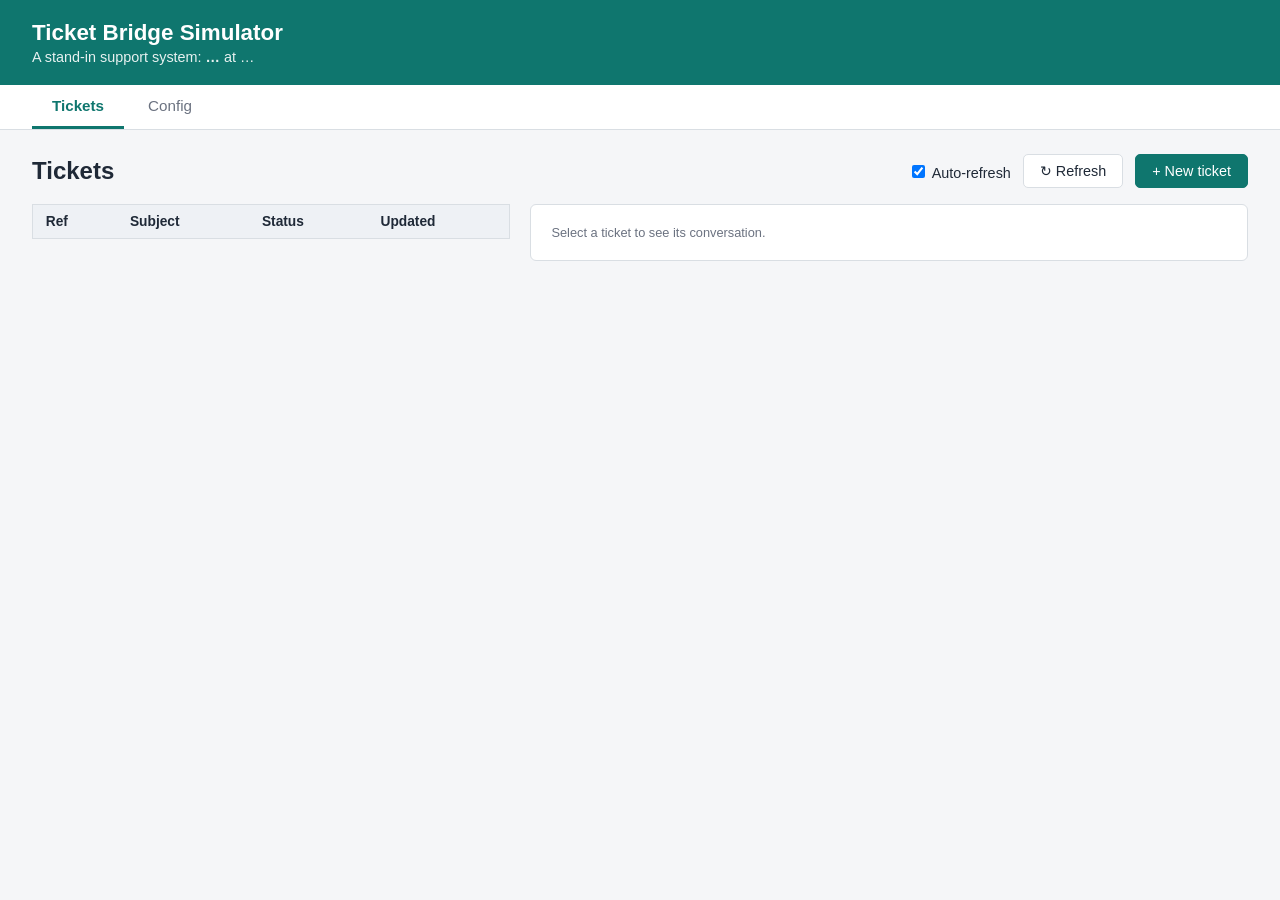
==== simulator/sim/static/index.html @ bb8fe07d "Add simulator: a stand-in external system with a UI simulator/ is a small FastAPI app plus a vanilla" ====
<!DOCTYPE html>
<!--
    Ticket Bridge Simulator - a stand-in external support system.
    Tickets: open tickets through the bridge, see what it delivers, reply.
    Config: bridge URL, this system's API key, webhook auth. See
    simulator/README.md.
-->
<html lang="en">
<head>
    <meta charset="UTF-8">
    <meta name="viewport" content="width=device-width, initial-scale=1.0">
    <title>Ticket Bridge Simulator</title>
    <link rel="icon" href="data:image/svg+xml,%3Csvg xmlns='http://www.w3.org/2000/svg' viewBox='0 0 16 16'%3E%3Crect width='16' height='16' rx='3' fill='%230f766e'/%3E%3Cpath d='M4 5h8M4 8h8M4 11h5' stroke='white' stroke-width='1.5'/%3E%3C/svg%3E">
    <link rel="stylesheet" href="style.css">
</head>
<body>
    <header>
        <h1>Ticket Bridge Simulator</h1>
        <p class="subtitle">A stand-in support system: <strong id="header-system">…</strong> at <span id="header-bridge">…</span></p>
    </header>

    <nav class="tabs">
        <button class="tab-btn active" data-tab="tickets">Tickets</button>
        <button class="tab-btn" data-tab="config">Config</button>
    </nav>

    <main>
        <!-- ================= TICKETS ================= -->
        <section id="tab-tickets" class="tab-panel active">
            <div class="panel-header">
                <h2>Tickets</h2>
                <div class="panel-actions">
                    <label class="checkbox"><input type="checkbox" id="auto-refresh" checked> Auto-refresh</label>
                    <button type="button" id="btn-refresh" class="btn-secondary">↻ Refresh</button>
                    <button type="button" id="btn-new-ticket" class="btn-primary">+ New ticket</button>
                </div>
            </div>

            <div class="split">
                <div class="ticket-list">
                    <table id="table-tickets">
                        <thead><tr><th>Ref</th><th>Subject</th><th>Status</th><th>Updated</th></tr></thead>
                        <tbody></tbody>
                    </table>
                    <p id="tickets-empty" class="hint" hidden>
                        No tickets yet. Open one with "+ New ticket", or open one from another
                        system on a topic this system subscribes to.
                    </p>
                </div>

                <div id="ticket-detail" class="ticket-detail">
                    <p class="hint">Select a ticket to see its conversation.</p>
                </div>
            </div>
        </section>

        <!-- ================= CONFIG ================= -->
        <section id="tab-config" class="tab-panel">
            <div class="panel-header"><h2>Config</h2></div>
            <form id="form-config" class="card">
                <h3>Connection to the bridge</h3>
                <label>Bridge URL (including any path prefix)
                    <input type="url" name="bridge_url" required placeholder="http://localhost:8080">
                </label>
                <label>System code (as registered in the bridge - shown on messages you send)
                    <input type="text" name="system_code" placeholder="e.g. simulator">
                </label>
                <label>API key (the inbound key the bridge generated for this system)
                    <input type="password" name="api_key" autocomplete="off">
                </label>
                <div class="row">
                    <button type="button" id="btn-test" class="btn-secondary">Test saved connection</button>
                    <span id="test-result" class="hint" aria-live="polite"></span>
                </div>

                <h3>Tickets</h3>
                <label>Ticket ref prefix (this system's own ticket IDs, e.g. SIM-0001)
                    <input type="text" name="ref_prefix" required>
                </label>
                <label>Default topic for new tickets
                    <input type="text" name="default_topic" placeholder="e.g. PATIENT_ADMIN">
                </label>

                <h3>Webhook (bridge → this system)</h3>
                <p class="hint">
                    Set the system's <strong>Base URL</strong> in the bridge to
                    <code id="webhook-url"></code> - or, under docker compose,
                    <code>http://simulator:8090/webhook</code>.
                </p>
                <label>Expected auth header
                    <input type="text" name="inbound_header" placeholder="X-API-Key">
                </label>
                <label>Expected header value (optional - leave empty to accept unauthenticated deliveries)
                    <input type="password" name="inbound_secret" autocomplete="off">
                </label>
                <p class="hint">
                    Must match exactly what the bridge sends: its value prefix (e.g. "Bearer ")
                    followed by the secret its <code>secret_ref</code> resolves to.
                </p>
                <label class="checkbox" id="clear-inbound-secret-field" hidden>
                    <input type="checkbox" name="clear_inbound_secret"> Clear stored header value
                </label>

                <div class="row">
                    <button type="submit" class="btn-primary">Save</button>
                    <span id="config-saved" class="hint" aria-live="polite"></span>
                </div>
            </form>
        </section>
    </main>

    <dialog id="dialog-new-ticket">
        <form id="form-new-ticket">
            <h3>New ticket</h3>
            <label>Topic
                <input type="text" name="topic_code" required placeholder="e.g. PATIENT_ADMIN">
            </label>
            <label>Subject
                <input type="text" name="subject" required>
            </label>
            <label>Status
                <select name="status" class="status-select"></select>
            </label>
            <label>Note (sent as metadata.note)
                <textarea name="note" rows="3"></textarea>
            </label>
            <label>Extra metadata (optional JSON object)
                <textarea name="metadata" rows="3" placeholder='{"insurance_number": "INS-2298104"}'></textarea>
            </label>
            <p class="form-error" hidden></p>
            <div class="dialog-actions">
                <button type="button" class="btn-secondary" id="btn-cancel-new-ticket">Cancel</button>
                <button type="submit" class="btn-primary">Send to bridge</button>
            </div>
        </form>
    </dialog>

    <template id="tpl-detail">
        <div class="detail-header">
            <div>
                <h3 class="detail-title"></h3>
                <p class="detail-meta"></p>
            </div>
            <span class="badge detail-status"></span>
        </div>
        <p class="hint warning detail-unlinked" hidden>
            Not linked yet: the bridge doesn't know this ticket's ref until you reply,
            so it keeps delivering updates as <code>ticket.created</code>.
        </p>
        <ol class="timeline"></ol>
        <form class="reply-form">
            <h4>Reply</h4>
            <div class="row">
                <label>Status <select name="status" class="status-select"></select></label>
            </div>
            <label>Note
                <textarea name="note" rows="2"></textarea>
            </label>
            <label>Extra metadata (optional JSON object)
                <textarea name="metadata" rows="2"></textarea>
            </label>
            <p class="form-error" hidden></p>
            <div class="dialog-actions">
                <button type="submit" class="btn-primary">Send reply</button>
            </div>
        </form>
    </template>

    <script src="app.js"></script>
</body>
</html>
---- simulator/sim/static/style.css ----
/*
  style.css
  ---------
  Same minimal look as the bridge's admin panel, with a teal accent
  instead of blue so the two are easy to tell apart side by side.
*/

:root {
    --color-primary: #0f766e;
    --color-background: #f5f6f8;
    --color-surface: #ffffff;
    --color-text: #1f2937;
    --color-muted: #6b7280;
    --color-border: #d9dee3;
    --color-soft: #eef1f5;
    --color-error: #b3261e;
    --color-warning: #92600a;
    --color-in: #eff6ff;
    --color-out: #ecfdf5;
}

* { box-sizing: border-box; }

/* Components below set display: flex; keep the hidden attribute authoritative. */
[hidden] { display: none !important; }

body {
    margin: 0;
    font-family: -apple-system, "Segoe UI", Roboto, Helvetica, Arial, sans-serif;
    background: var(--color-background);
    color: var(--color-text);
}

header { background: var(--color-primary); color: white; padding: 1.25rem 2rem; }
header h1 { margin: 0; font-size: 1.4rem; }
.subtitle { margin: 0.2rem 0 0; opacity: 0.9; font-size: 0.9rem; overflow-wrap: anywhere; }

.tabs {
    display: flex;
    gap: 0.25rem;
    padding: 0 2rem;
    background: var(--color-surface);
    border-bottom: 1px solid var(--color-border);
}
.tab-btn {
    padding: 0.75rem 1.25rem;
    border: none;
    background: none;
    cursor: pointer;
    font-size: 0.95rem;
    color: var(--color-muted);
    border-bottom: 3px solid transparent;
}
.tab-btn.active { color: var(--color-primary); border-bottom-color: var(--color-primary); font-weight: 600; }

main { padding: 1.5rem 2rem; max-width: 1280px; margin: 0 auto; }
.tab-panel { display: none; }
.tab-panel.active { display: block; }

.panel-header {
    display: flex;
    justify-content: space-between;
    align-items: center;
    flex-wrap: wrap;
    gap: 0.75rem;
    margin-bottom: 1rem;
}
.panel-header h2 { margin: 0; }
.panel-actions, .row { display: flex; align-items: center; flex-wrap: wrap; gap: 0.75rem; font-size: 0.9rem; }

button { font: inherit; }
.btn-primary, .btn-secondary {
    padding: 0.5rem 1rem;
    border-radius: 5px;
    cursor: pointer;
    font-size: 0.9rem;
}
.btn-primary { background: var(--color-primary); color: white; border: 1px solid var(--color-primary); }
.btn-primary:hover { opacity: 0.92; }
.btn-secondary { background: var(--color-surface); color: var(--color-text); border: 1px solid var(--color-border); }
.btn-secondary:hover { background: var(--color-soft); }
button:disabled { opacity: 0.5; cursor: progress; }

/* Tickets: list on the left, conversation on the right. Stacks on narrow screens. */
.split { display: grid; grid-template-columns: minmax(0, 2fr) minmax(0, 3fr); gap: 1.25rem; align-items: start; }
@media (max-width: 900px) { .split { grid-template-columns: minmax(0, 1fr); } }

table {
    width: 100%;
    border-collapse: collapse;
    background: var(--color-surface);
    border: 1px solid var(--color-border);
}
th, td {
    text-align: left;
    padding: 0.55rem 0.8rem;
    border-bottom: 1px solid var(--color-border);
    font-size: 0.86rem;
    vertical-align: top;
    overflow-wrap: anywhere;
}
th { background: var(--color-soft); font-weight: 600; }
td:first-child, td:last-child { white-space: nowrap; overflow-wrap: normal; }
#table-tickets tbody tr { cursor: pointer; }
#table-tickets tbody tr:hover { background: #f8fafc; }
#table-tickets tbody tr.selected { background: #e6f4f2; }
.dot { display: inline-block; width: 0.5rem; height: 0.5rem; border-radius: 50%; background: var(--color-primary); margin-left: 0.35rem; vertical-align: middle; }

.ticket-detail, .card {
    background: var(--color-surface);
    border: 1px solid var(--color-border);
    border-radius: 6px;
    padding: 1.25rem;
}
.detail-header { display: flex; justify-content: space-between; gap: 1rem; align-items: start; }
.detail-title { margin: 0; font-size: 1.05rem; overflow-wrap: anywhere; }
.detail-meta { margin: 0.3rem 0 0; font-size: 0.8rem; color: var(--color-muted); overflow-wrap: anywhere; }

.badge {
    display: inline-block;
    padding: 0.15rem 0.6rem;
    border-radius: 999px;
    font-size: 0.78rem;
    font-weight: 600;
    background: var(--color-soft);
    white-space: nowrap;
}
.badge.new { background: #e0f2fe; color: #075985; }
.badge.in_progress { background: #fef3c7; color: #92400e; }
.badge.waiting_third_party { background: #ede9fe; color: #5b21b6; }
.badge.resolved { background: #dcfce7; color: #166534; }
.badge.closed { background: #e5e7eb; color: #374151; }

.timeline { list-style: none; margin: 1rem 0; padding: 0; display: flex; flex-direction: column; gap: 0.6rem; }
.timeline li {
    border: 1px solid var(--color-border);
    border-radius: 6px;
    padding: 0.6rem 0.8rem;
    font-size: 0.86rem;
    max-width: 90%;
}
.timeline li.in { background: var(--color-in); align-self: flex-start; }
.timeline li.out { background: var(--color-out); align-self: flex-end; }
.timeline .msg-head { display: flex; gap: 0.5rem; align-items: center; flex-wrap: wrap; font-size: 0.78rem; color: var(--color-muted); }
.timeline .msg-note { margin: 0.4rem 0 0; white-space: pre-wrap; overflow-wrap: anywhere; }
.timeline pre {
    margin: 0.4rem 0 0;
    padding: 0.4rem 0.5rem;
    background: rgba(255, 255, 255, 0.7);
    border-radius: 4px;
    font-size: 0.78rem;
    white-space: pre-wrap;
    overflow-wrap: anywhere;
}

form { display: flex; flex-direction: column; gap: 0.8rem; }
form h3 { margin: 0.5rem 0 0; font-size: 1rem; }
form h3:first-child { margin-top: 0; }
form h4 { margin: 0; font-size: 0.95rem; }
form label { display: flex; flex-direction: column; font-size: 0.85rem; gap: 0.25rem; color: #4b5563; }
.row label { flex-direction: row; align-items: center; gap: 0.5rem; }
label.checkbox { flex-direction: row; align-items: center; gap: 0.4rem; }
input, select, textarea {
    padding: 0.45rem 0.6rem;
    border: 1px solid var(--color-border);
    border-radius: 4px;
    font-size: 0.88rem;
    font-family: inherit;
    background: var(--color-surface);
    color: inherit;
}
input[type="checkbox"] { padding: 0; }
.reply-form { border-top: 1px solid var(--color-border); padding-top: 1rem; }
.card { max-width: 720px; }

.hint { margin: 0; font-size: 0.8rem; color: var(--color-muted); }
.hint.warning { color: var(--color-warning); }
.hint.ok { color: #166534; }
.form-error { margin: 0; font-size: 0.85rem; color: var(--color-error); overflow-wrap: anywhere; }
code { background: var(--color-soft); padding: 0.1rem 0.35rem; border-radius: 3px; font-size: 0.82rem; overflow-wrap: anywhere; }

dialog { border: none; border-radius: 8px; padding: 1.5rem; width: 520px; max-width: calc(100vw - 32px); }
dialog::backdrop { background: rgba(0, 0, 0, 0.4); }
.dialog-actions { display: flex; justify-content: flex-end; gap: 0.6rem; }

@media (max-width: 600px) {
    header, main { padding-left: 16px; padding-right: 16px; }
    .tabs { padding: 0 8px; }
    /* Ref and Updated never wrap, which would squeeze Subject to one
       letter per line - drop Updated (the timeline shows times anyway). */
    #table-tickets th:nth-child(4), #table-tickets td:nth-child(4) { display: none; }
}
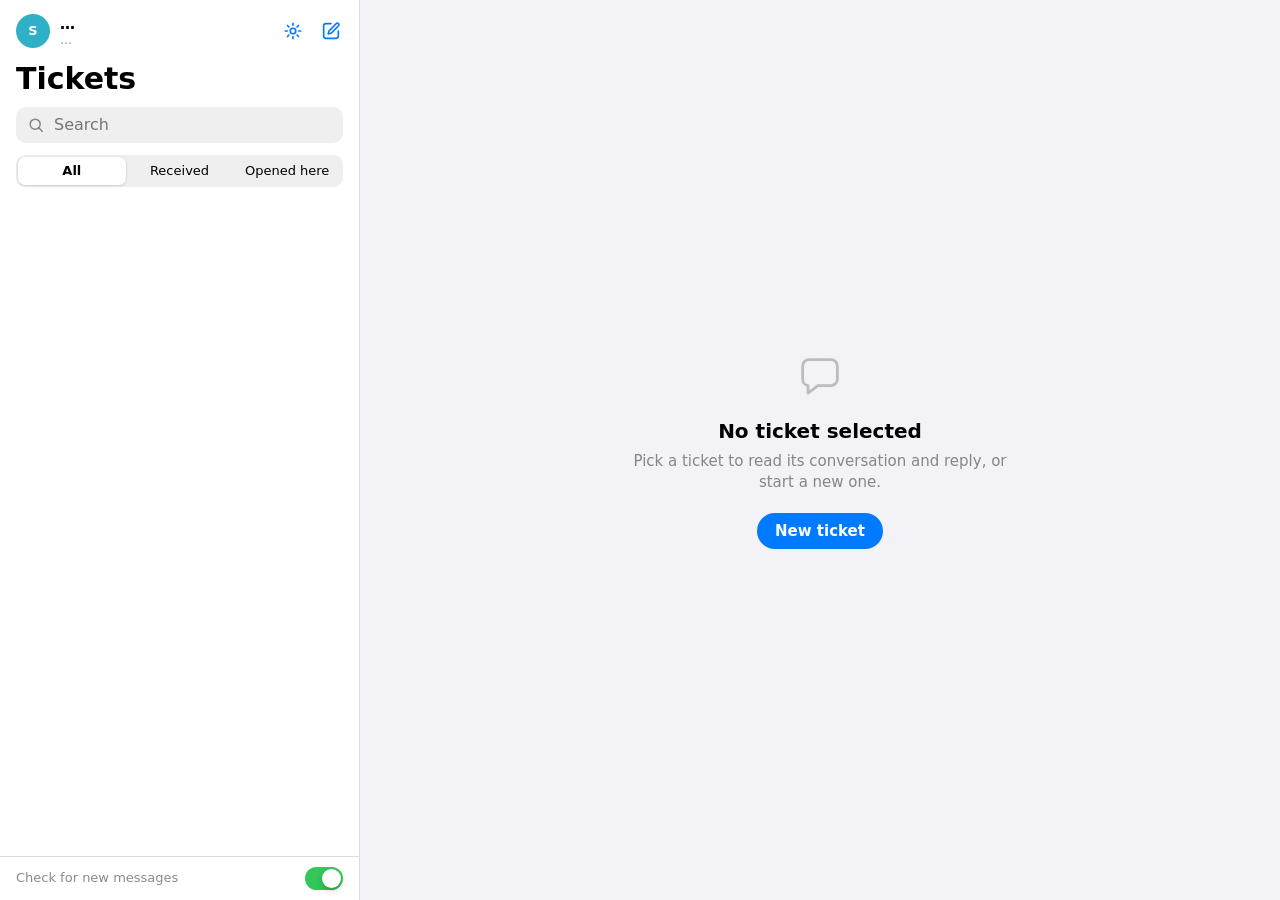
==== commit ddc48905: "Integration tests at 99% coverage, simulator redesign, README screenshots Tests: coverage was 32% - " ====
--- a/simulator/sim/static/index.html
+++ b/simulator/sim/static/index.html
@@ -1,170 +1,257 @@
 <!DOCTYPE html>
 <!--
     Ticket Bridge Simulator - a stand-in external support system.
-    Tickets: open tickets through the bridge, see what it delivers, reply.
-    Config: bridge URL, this system's API key, webhook auth. See
-    simulator/README.md.
+
+    Laid out like Messages / Mail: tickets on the left, the selected
+    ticket's conversation on the right (its own messages as blue bubbles on
+    the right, what the bridge delivered on the left), with a composer at
+    the bottom to reply. On a phone the list and the conversation are two
+    screens. Settings and "New ticket" are sheets. Hash routes
+    (#/tickets/<id>, #/settings) so reload and Back keep your place.
+
+    Talks only to the simulator's own API (api/...). See simulator/README.md.
 -->
 <html lang="en">
 <head>
     <meta charset="UTF-8">
-    <meta name="viewport" content="width=device-width, initial-scale=1.0">
-    <title>Ticket Bridge Simulator</title>
-    <link rel="icon" href="data:image/svg+xml,%3Csvg xmlns='http://www.w3.org/2000/svg' viewBox='0 0 16 16'%3E%3Crect width='16' height='16' rx='3' fill='%230f766e'/%3E%3Cpath d='M4 5h8M4 8h8M4 11h5' stroke='white' stroke-width='1.5'/%3E%3C/svg%3E">
+    <meta name="viewport" content="width=device-width, initial-scale=1.0, viewport-fit=cover">
+    <meta name="color-scheme" content="light dark">
+    <title>Simulator – Ticket Bridge</title>
+    <link rel="icon" href="data:image/svg+xml,%3Csvg xmlns='http://www.w3.org/2000/svg' viewBox='0 0 64 64'%3E%3Crect width='64' height='64' rx='14' fill='%2330b0c7'/%3E%3Cpath d='M16 22a6 6 0 0 1 6-6h20a6 6 0 0 1 6 6v12a6 6 0 0 1-6 6H28l-8 7v-7.5A6 6 0 0 1 16 34z' fill='white'/%3E%3C/svg%3E">
     <link rel="stylesheet" href="style.css">
 </head>
 <body>
-    <header>
-        <h1>Ticket Bridge Simulator</h1>
-        <p class="subtitle">A stand-in support system: <strong id="header-system">…</strong> at <span id="header-bridge">…</span></p>
-    </header>
-
-    <nav class="tabs">
-        <button class="tab-btn active" data-tab="tickets">Tickets</button>
-        <button class="tab-btn" data-tab="config">Config</button>
-    </nav>
-
-    <main>
-        <!-- ================= TICKETS ================= -->
-        <section id="tab-tickets" class="tab-panel active">
-            <div class="panel-header">
-                <h2>Tickets</h2>
-                <div class="panel-actions">
-                    <label class="checkbox"><input type="checkbox" id="auto-refresh" checked> Auto-refresh</label>
-                    <button type="button" id="btn-refresh" class="btn-secondary">↻ Refresh</button>
-                    <button type="button" id="btn-new-ticket" class="btn-primary">+ New ticket</button>
+    <svg xmlns="http://www.w3.org/2000/svg" hidden>
+        <symbol id="i-compose" viewBox="0 0 24 24"><path d="M12 4H6.5A2.5 2.5 0 0 0 4 6.5v11A2.5 2.5 0 0 0 6.5 20h11a2.5 2.5 0 0 0 2.5-2.5V12"/><path d="M17.8 3.8a1.8 1.8 0 0 1 2.5 2.5L12 14.5 9 15.2l.7-3z"/></symbol>
+        <symbol id="i-gear" viewBox="0 0 24 24"><circle cx="12" cy="12" r="3"/><path d="M12 3.5v2.2M12 18.3v2.2M20.5 12h-2.2M5.7 12H3.5M18 6l-1.6 1.6M7.6 16.4 6 18M18 18l-1.6-1.6M7.6 7.6 6 6"/></symbol>
+        <symbol id="i-search" viewBox="0 0 24 24"><circle cx="11" cy="11" r="6"/><path d="m15.5 15.5 4 4"/></symbol>
+        <symbol id="i-back" viewBox="0 0 24 24"><path d="m14.5 6-6 6 6 6"/></symbol>
+        <symbol id="i-send" viewBox="0 0 24 24"><path d="M12 18V7M7 11.5 12 6.5l5 5"/></symbol>
+        <symbol id="i-plus" viewBox="0 0 24 24"><path d="M12 6v12M6 12h12"/></symbol>
+        <symbol id="i-chat" viewBox="0 0 24 24"><path d="M4 7a3 3 0 0 1 3-3h10a3 3 0 0 1 3 3v6a3 3 0 0 1-3 3h-6l-4.5 3.5V16A3 3 0 0 1 4 13z"/></symbol>
+        <symbol id="i-link" viewBox="0 0 24 24"><path d="M10 14a3.5 3.5 0 0 0 5 0l3-3a3.5 3.5 0 0 0-5-5l-1 1"/><path d="M14 10a3.5 3.5 0 0 0-5 0l-3 3a3.5 3.5 0 0 0 5 5l1-1"/></symbol>
+        <symbol id="i-alert" viewBox="0 0 24 24"><path d="M12 4 21 19.5H3z"/><path d="M12 10v4M12 16.8v.2"/></symbol>
+        <symbol id="i-check-circle" viewBox="0 0 24 24"><circle cx="12" cy="12" r="8.5"/><path d="m8.2 12.2 2.6 2.6 5-5"/></symbol>
+        <symbol id="i-copy" viewBox="0 0 24 24"><rect x="8.5" y="8.5" width="11" height="11" rx="2"/><path d="M15.5 8.5V6.5a2 2 0 0 0-2-2h-7a2 2 0 0 0-2 2v7a2 2 0 0 0 2 2h2"/></symbol>
+        <symbol id="i-wifi" viewBox="0 0 24 24"><path d="M3.5 9.5a12 12 0 0 1 17 0M6.5 12.5a8 8 0 0 1 11 0M9.5 15.5a4 4 0 0 1 5 0"/><circle cx="12" cy="18.5" r="0.6"/></symbol>
+    </svg>
+
+    <div class="app" id="app">
+        <!-- ================= TICKET LIST ================= -->
+        <aside class="list-pane" aria-label="Tickets">
+            <header class="pane-bar">
+                <button type="button" class="identity" id="btn-identity" title="Settings">
+                    <span class="avatar" id="identity-avatar" aria-hidden="true">S</span>
+                    <span class="identity-text">
+                        <span class="identity-name" id="identity-name">…</span>
+                        <span class="identity-sub" id="identity-bridge">…</span>
+                    </span>
+                </button>
+                <div class="toolbar">
+                    <a class="tool-btn" href="#/settings" aria-label="Settings" title="Settings">
+                        <svg class="icon"><use href="#i-gear"/></svg>
+                    </a>
+                    <button type="button" class="tool-btn" id="btn-new-ticket" aria-label="New ticket" title="New ticket">
+                        <svg class="icon"><use href="#i-compose"/></svg>
+                    </button>
                 </div>
-            </div>
-
-            <div class="split">
-                <div class="ticket-list">
-                    <table id="table-tickets">
-                        <thead><tr><th>Ref</th><th>Subject</th><th>Status</th><th>Updated</th></tr></thead>
-                        <tbody></tbody>
-                    </table>
-                    <p id="tickets-empty" class="hint" hidden>
-                        No tickets yet. Open one with "+ New ticket", or open one from another
-                        system on a topic this system subscribes to.
+            </header>
+            <div class="list-head">
+                <h1 class="large-title">Tickets</h1>
+                <label class="search-field">
+                    <svg class="icon"><use href="#i-search"/></svg>
+                    <input type="search" id="search" placeholder="Search" aria-label="Search tickets">
+                </label>
+                <div class="segmented" role="radiogroup" aria-label="Show" id="origin-filter">
+                    <button type="button" role="radio" data-value="" aria-checked="true">All</button>
+                    <button type="button" role="radio" data-value="received">Received</button>
+                    <button type="button" role="radio" data-value="sent">Opened here</button>
+                </div>
+            </div>
+            <div class="ticket-list" id="ticket-list" role="list"></div>
+            <footer class="list-foot">
+                <label class="live-toggle">
+                    <input type="checkbox" class="switch switch-small" id="auto-refresh" checked>
+                    <span>Check for new messages</span>
+                </label>
+            </footer>
+        </aside>
+
+        <!-- ================= CONVERSATION ================= -->
+        <main class="detail-pane" id="detail-pane">
+            <div class="detail-empty" id="detail-empty">
+                <svg class="icon"><use href="#i-chat"/></svg>
+                <p class="empty-title">No ticket selected</p>
+                <p class="empty-text">Pick a ticket to read its conversation and reply, or start a new one.</p>
+                <button type="button" class="btn btn-filled" id="btn-empty-new">New ticket</button>
+            </div>
+
+            <div class="conversation" id="conversation" hidden>
+                <header class="conversation-bar">
+                    <a class="back-link" href="#/tickets"><svg class="icon"><use href="#i-back"/></svg><span>Tickets</span></a>
+                    <div class="conversation-heading">
+                        <h2 id="conv-title"></h2>
+                        <p id="conv-meta"></p>
+                    </div>
+                    <span id="conv-status"></span>
+                </header>
+
+                <div class="thread-scroll" id="thread-scroll">
+                    <p class="banner" id="conv-unlinked" hidden>
+                        <svg class="icon"><use href="#i-link"/></svg>
+                        <span>Not linked yet. The bridge doesn't know this ticket's number until you reply, so it keeps sending updates as new tickets.</span>
                     </p>
+                    <ol class="thread" id="thread"></ol>
                 </div>
 
-                <div id="ticket-detail" class="ticket-detail">
-                    <p class="hint">Select a ticket to see its conversation.</p>
-                </div>
-            </div>
-        </section>
-
-        <!-- ================= CONFIG ================= -->
-        <section id="tab-config" class="tab-panel">
-            <div class="panel-header"><h2>Config</h2></div>
-            <form id="form-config" class="card">
-                <h3>Connection to the bridge</h3>
-                <label>Bridge URL (including any path prefix)
-                    <input type="url" name="bridge_url" required placeholder="http://localhost:8080">
-                </label>
-                <label>System code (as registered in the bridge - shown on messages you send)
-                    <input type="text" name="system_code" placeholder="e.g. simulator">
-                </label>
-                <label>API key (the inbound key the bridge generated for this system)
-                    <input type="password" name="api_key" autocomplete="off">
-                </label>
-                <div class="row">
-                    <button type="button" id="btn-test" class="btn-secondary">Test saved connection</button>
-                    <span id="test-result" class="hint" aria-live="polite"></span>
-                </div>
-
-                <h3>Tickets</h3>
-                <label>Ticket ref prefix (this system's own ticket IDs, e.g. SIM-0001)
-                    <input type="text" name="ref_prefix" required>
-                </label>
-                <label>Default topic for new tickets
-                    <input type="text" name="default_topic" placeholder="e.g. PATIENT_ADMIN">
-                </label>
-
-                <h3>Webhook (bridge → this system)</h3>
-                <p class="hint">
-                    Set the system's <strong>Base URL</strong> in the bridge to
-                    <code id="webhook-url"></code> - or, under docker compose,
-                    <code>http://simulator:8090/webhook</code>.
-                </p>
-                <label>Expected auth header
-                    <input type="text" name="inbound_header" placeholder="X-API-Key">
-                </label>
-                <label>Expected header value (optional - leave empty to accept unauthenticated deliveries)
-                    <input type="password" name="inbound_secret" autocomplete="off">
-                </label>
-                <p class="hint">
-                    Must match exactly what the bridge sends: its value prefix (e.g. "Bearer ")
-                    followed by the secret its <code>secret_ref</code> resolves to.
-                </p>
-                <label class="checkbox" id="clear-inbound-secret-field" hidden>
-                    <input type="checkbox" name="clear_inbound_secret"> Clear stored header value
-                </label>
-
-                <div class="row">
-                    <button type="submit" class="btn-primary">Save</button>
-                    <span id="config-saved" class="hint" aria-live="polite"></span>
-                </div>
-            </form>
-        </section>
-    </main>
-
-    <dialog id="dialog-new-ticket">
-        <form id="form-new-ticket">
-            <h3>New ticket</h3>
-            <label>Topic
-                <input type="text" name="topic_code" required placeholder="e.g. PATIENT_ADMIN">
-            </label>
-            <label>Subject
-                <input type="text" name="subject" required>
-            </label>
-            <label>Status
-                <select name="status" class="status-select"></select>
-            </label>
-            <label>Note (sent as metadata.note)
-                <textarea name="note" rows="3"></textarea>
-            </label>
-            <label>Extra metadata (optional JSON object)
-                <textarea name="metadata" rows="3" placeholder='{"insurance_number": "INS-2298104"}'></textarea>
-            </label>
-            <p class="form-error" hidden></p>
-            <div class="dialog-actions">
-                <button type="button" class="btn-secondary" id="btn-cancel-new-ticket">Cancel</button>
-                <button type="submit" class="btn-primary">Send to bridge</button>
+                <form class="composer" id="composer" novalidate>
+                    <p class="composer-error" role="alert" hidden></p>
+                    <div class="composer-extra" id="composer-extra" hidden>
+                        <label class="visually-hidden" for="composer-metadata">Extra fields (JSON)</label>
+                        <textarea id="composer-metadata" name="metadata" rows="2" placeholder='Extra fields as JSON, e.g. {"insurance_number": "INS-2298104"}'></textarea>
+                    </div>
+                    <div class="composer-row">
+                        <button type="button" class="round-btn" id="btn-composer-extra" aria-label="Add extra fields" aria-expanded="false" title="Extra fields">
+                            <svg class="icon"><use href="#i-plus"/></svg>
+                        </button>
+                        <label class="status-picker">
+                            <span class="visually-hidden">Status</span>
+                            <select name="status" class="status-select"></select>
+                        </label>
+                        <label class="composer-field">
+                            <span class="visually-hidden">Note</span>
+                            <textarea name="note" rows="1" placeholder="Note"></textarea>
+                        </label>
+                        <button type="submit" class="send-btn" aria-label="Send reply" title="Send">
+                            <svg class="icon"><use href="#i-send"/></svg>
+                        </button>
+                    </div>
+                </form>
+            </div>
+        </main>
+    </div>
+
+    <div class="toast-region" id="toast-region" aria-live="polite"></div>
+
+    <!-- ================= NEW TICKET ================= -->
+    <dialog class="sheet" id="sheet-new-ticket" aria-labelledby="new-ticket-title">
+        <form id="form-new-ticket" novalidate>
+            <header class="sheet-bar">
+                <button type="button" class="text-btn" data-close>Cancel</button>
+                <h2 id="new-ticket-title">New ticket</h2>
+                <button type="submit" class="text-btn text-btn-strong">Send</button>
+            </header>
+            <div class="sheet-body">
+                <p class="form-error" role="alert" hidden></p>
+                <section class="group">
+                    <div class="list form-list">
+                        <label class="form-row">
+                            <span class="form-label">Topic</span>
+                            <input type="text" name="topic_code" required placeholder="Required, e.g. PATIENT_ADMIN" autocapitalize="characters" spellcheck="false">
+                        </label>
+                        <label class="form-row">
+                            <span class="form-label">Subject</span>
+                            <input type="text" name="subject" required placeholder="Required">
+                        </label>
+                        <label class="form-row">
+                            <span class="form-label">Status</span>
+                            <select name="status" class="status-select inline-select"></select>
+                        </label>
+                    </div>
+                    <p class="group-footer">This system must be subscribed to the topic in the bridge to open a ticket on it.</p>
+                </section>
+                <section class="group">
+                    <h3 class="group-title">Message</h3>
+                    <div class="list form-list">
+                        <label class="form-row form-row-stacked">
+                            <span class="form-label">Note</span>
+                            <textarea name="note" rows="3" placeholder="Sent as metadata.note"></textarea>
+                        </label>
+                        <label class="form-row form-row-stacked">
+                            <span class="form-label">Extra fields (JSON)</span>
+                            <textarea name="metadata" rows="2" class="mono" placeholder='{"insurance_number": "INS-2298104"}'></textarea>
+                        </label>
+                    </div>
+                    <p class="group-footer">Use the field names the topic's description in the bridge asks for.</p>
+                </section>
             </div>
         </form>
     </dialog>
 
-    <template id="tpl-detail">
-        <div class="detail-header">
-            <div>
-                <h3 class="detail-title"></h3>
-                <p class="detail-meta"></p>
-            </div>
-            <span class="badge detail-status"></span>
-        </div>
-        <p class="hint warning detail-unlinked" hidden>
-            Not linked yet: the bridge doesn't know this ticket's ref until you reply,
-            so it keeps delivering updates as <code>ticket.created</code>.
-        </p>
-        <ol class="timeline"></ol>
-        <form class="reply-form">
-            <h4>Reply</h4>
-            <div class="row">
-                <label>Status <select name="status" class="status-select"></select></label>
-            </div>
-            <label>Note
-                <textarea name="note" rows="2"></textarea>
-            </label>
-            <label>Extra metadata (optional JSON object)
-                <textarea name="metadata" rows="2"></textarea>
-            </label>
-            <p class="form-error" hidden></p>
-            <div class="dialog-actions">
-                <button type="submit" class="btn-primary">Send reply</button>
+    <!-- ================= SETTINGS ================= -->
+    <dialog class="sheet" id="sheet-settings" aria-labelledby="settings-title">
+        <form id="form-config" novalidate>
+            <header class="sheet-bar">
+                <button type="button" class="text-btn" data-close>Cancel</button>
+                <h2 id="settings-title">Settings</h2>
+                <button type="submit" class="text-btn text-btn-strong">Save</button>
+            </header>
+            <div class="sheet-body">
+                <p class="form-error" role="alert" hidden></p>
+
+                <section class="group">
+                    <h3 class="group-title">Connection to the bridge</h3>
+                    <div class="list form-list">
+                        <label class="form-row form-row-stacked">
+                            <span class="form-label">Bridge URL</span>
+                            <input type="url" name="bridge_url" required placeholder="http://localhost:8080" autocapitalize="off" spellcheck="false">
+                        </label>
+                        <label class="form-row">
+                            <span class="form-label">System code</span>
+                            <input type="text" name="system_code" placeholder="simulator" autocapitalize="off" spellcheck="false">
+                        </label>
+                        <label class="form-row">
+                            <span class="form-label">API key</span>
+                            <input type="password" name="api_key" autocomplete="off">
+                        </label>
+                        <button type="button" class="list-button" id="btn-test">
+                            <svg class="icon"><use href="#i-wifi"/></svg><span>Test saved connection</span>
+                        </button>
+                    </div>
+                    <p class="group-footer" id="test-result">The URL includes any path prefix. The API key is the one the bridge generated for this system, and it's only checked when you send a ticket.</p>
+                </section>
+
+                <section class="group">
+                    <h3 class="group-title">Tickets</h3>
+                    <div class="list form-list">
+                        <label class="form-row">
+                            <span class="form-label">Number prefix</span>
+                            <input type="text" name="ref_prefix" required placeholder="SIM" autocapitalize="characters" spellcheck="false">
+                        </label>
+                        <label class="form-row">
+                            <span class="form-label">Default topic</span>
+                            <input type="text" name="default_topic" placeholder="None" autocapitalize="characters" spellcheck="false">
+                        </label>
+                    </div>
+                    <p class="group-footer">This system's own ticket numbers look like <span id="ref-example">SIM-0001</span>. The default topic prefills new tickets.</p>
+                </section>
+
+                <section class="group">
+                    <h3 class="group-title">Messages from the bridge</h3>
+                    <div class="list form-list">
+                        <div class="form-row">
+                            <span class="form-label">Webhook</span>
+                            <code class="form-value" id="webhook-url"></code>
+                            <button type="button" class="text-btn" id="btn-copy-webhook" aria-label="Copy webhook URL"><svg class="icon"><use href="#i-copy"/></svg></button>
+                        </div>
+                        <label class="form-row">
+                            <span class="form-label">Header</span>
+                            <input type="text" name="inbound_header" placeholder="X-API-Key" autocapitalize="off" spellcheck="false">
+                        </label>
+                        <label class="form-row form-row-stacked">
+                            <span class="form-label">Expected value</span>
+                            <input type="password" name="inbound_secret" autocomplete="off">
+                        </label>
+                        <label class="form-row form-row-switch" id="clear-inbound-secret-field" hidden>
+                            <span class="form-label">Accept messages without it</span>
+                            <input type="checkbox" class="switch" name="clear_inbound_secret">
+                        </label>
+                    </div>
+                    <p class="group-footer">Set this system's webhook URL in the bridge to the one above, or under docker compose to <code>http://simulator-a:8090/webhook</code> / <code>http://simulator-b:8090/webhook</code>. If the bridge sends a secret, enter exactly what it sends, prefix included (e.g. <code>Bearer abc123</code>). Messages that don't match are refused, which shows up in the bridge as a failed delivery.</p>
+                </section>
             </div>
         </form>
-    </template>
+    </dialog>
 
     <script src="app.js"></script>
 </body>
--- a/simulator/sim/static/style.css
+++ b/simulator/sim/static/style.css
@@ -1,192 +1,682 @@
 /*
   style.css
   ---------
-  Same minimal look as the bridge's admin panel, with a teal accent
-  instead of blue so the two are easy to tell apart side by side.
+  The simulator's look, after Apple's Messages/Mail: a ticket list next to
+  the selected conversation, iMessage-style bubbles (this system's own
+  messages blue on the right), a composer at the bottom, sheets for
+  settings and new tickets, automatic dark mode.
+
+  Same design language as the bridge's admin panel, but its own copy -
+  the simulator shares no code with the bridge (CLAUDE.md Decision 12).
+  Its teal app icon and avatar tell the two apart side by side.
 */
 
 :root {
-    --color-primary: #0f766e;
-    --color-background: #f5f6f8;
-    --color-surface: #ffffff;
-    --color-text: #1f2937;
-    --color-muted: #6b7280;
-    --color-border: #d9dee3;
-    --color-soft: #eef1f5;
-    --color-error: #b3261e;
-    --color-warning: #92600a;
-    --color-in: #eff6ff;
-    --color-out: #ecfdf5;
+    color-scheme: light dark;
+    --accent: #007aff;
+    --accent-pressed: #0062cc;
+    --teal: #30b0c7;
+    --green: #34c759;
+    --orange: #ff9500;
+    --red: #ff3b30;
+    --purple: #af52de;
+
+    --bg: #f2f2f7;
+    --surface: #ffffff;
+    --surface-raised: #ffffff;
+    --fill: rgba(120, 120, 128, 0.12);
+    --fill-strong: rgba(120, 120, 128, 0.2);
+    --row-hover: rgba(0, 0, 0, 0.035);
+    --row-selected: rgba(0, 122, 255, 0.12);
+    --label: #000000;
+    --label-2: rgba(60, 60, 67, 0.6);
+    --label-3: rgba(60, 60, 67, 0.3);
+    --separator: rgba(60, 60, 67, 0.18);
+    --chrome: rgba(249, 249, 249, 0.85);
+    --bubble-in: #e9e9eb;
+    --shadow-sheet: 0 20px 60px rgba(0, 0, 0, 0.22);
+
+    --font: -apple-system, BlinkMacSystemFont, "SF Pro Text", "Segoe UI", system-ui, Roboto, "Helvetica Neue", Arial, sans-serif;
+    --font-mono: ui-monospace, "SF Mono", SFMono-Regular, Menlo, Consolas, monospace;
+    --list-width: 360px;
+}
+
+@media (prefers-color-scheme: dark) {
+    :root {
+        --accent: #0a84ff;
+        --accent-pressed: #409cff;
+        --teal: #40c8e0;
+        --green: #30d158;
+        --orange: #ff9f0a;
+        --red: #ff453a;
+        --purple: #bf5af2;
+        --bg: #000000;
+        --surface: #1c1c1e;
+        --surface-raised: #2c2c2e;
+        --fill: rgba(118, 118, 128, 0.24);
+        --fill-strong: rgba(118, 118, 128, 0.36);
+        --row-hover: rgba(255, 255, 255, 0.04);
+        --row-selected: rgba(10, 132, 255, 0.24);
+        --label: #ffffff;
+        --label-2: rgba(235, 235, 245, 0.6);
+        --label-3: rgba(235, 235, 245, 0.3);
+        --separator: rgba(84, 84, 88, 0.6);
+        --chrome: rgba(28, 28, 30, 0.85);
+        --bubble-in: #26252a;
+        --shadow-sheet: 0 20px 60px rgba(0, 0, 0, 0.6);
+    }
 }
 
 * { box-sizing: border-box; }
-
-/* Components below set display: flex; keep the hidden attribute authoritative. */
-[hidden] { display: none !important; }
-
+html, body { height: 100%; }
 body {
     margin: 0;
-    font-family: -apple-system, "Segoe UI", Roboto, Helvetica, Arial, sans-serif;
-    background: var(--color-background);
-    color: var(--color-text);
-}
-
-header { background: var(--color-primary); color: white; padding: 1.25rem 2rem; }
-header h1 { margin: 0; font-size: 1.4rem; }
-.subtitle { margin: 0.2rem 0 0; opacity: 0.9; font-size: 0.9rem; overflow-wrap: anywhere; }
-
-.tabs {
-    display: flex;
-    gap: 0.25rem;
-    padding: 0 2rem;
-    background: var(--color-surface);
-    border-bottom: 1px solid var(--color-border);
-}
-.tab-btn {
-    padding: 0.75rem 1.25rem;
-    border: none;
+    font-family: var(--font);
+    font-size: 15px;
+    line-height: 1.4;
+    color: var(--label);
+    background: var(--bg);
+    -webkit-font-smoothing: antialiased;
+}
+a { color: var(--accent); text-decoration: none; }
+button, input, select, textarea { font: inherit; color: inherit; }
+code, .mono { font-family: var(--font-mono); font-size: 0.9em; }
+.group-footer code, .banner code { background: var(--fill); padding: 0.05em 0.35em; border-radius: 4px; }
+[hidden] { display: none !important; }
+
+.icon {
+    width: 20px;
+    height: 20px;
+    flex: none;
+    fill: none;
+    stroke: currentColor;
+    stroke-width: 1.8;
+    stroke-linecap: round;
+    stroke-linejoin: round;
+}
+
+:focus-visible {
+    outline: 3px solid color-mix(in srgb, var(--accent) 55%, transparent);
+    outline-offset: 2px;
+    border-radius: 6px;
+}
+
+.visually-hidden {
+    position: absolute !important;
+    width: 1px;
+    height: 1px;
+    overflow: hidden;
+    clip: rect(0 0 0 0);
+    white-space: nowrap;
+}
+
+/* ------------------------------------------------------------------ layout */
+.app {
+    display: grid;
+    grid-template-columns: var(--list-width) minmax(0, 1fr);
+    height: 100vh;
+    height: 100dvh;
+}
+
+.list-pane {
+    display: flex;
+    flex-direction: column;
+    min-height: 0;
+    background: var(--surface);
+    border-right: 0.5px solid var(--separator);
+}
+
+.detail-pane {
+    position: relative;
+    display: flex;
+    flex-direction: column;
+    min-width: 0;
+    min-height: 0;
+    background: var(--surface);
+}
+
+/* ------------------------------------------------------------- list pane */
+.pane-bar {
+    display: flex;
+    align-items: center;
+    justify-content: space-between;
+    gap: 8px;
+    padding: 10px 10px 4px 12px;
+}
+
+.identity {
+    display: flex;
+    align-items: center;
+    gap: 10px;
+    min-width: 0;
+    padding: 4px 8px 4px 4px;
+    border: none;
+    border-radius: 10px;
     background: none;
-    cursor: pointer;
-    font-size: 0.95rem;
-    color: var(--color-muted);
-    border-bottom: 3px solid transparent;
-}
-.tab-btn.active { color: var(--color-primary); border-bottom-color: var(--color-primary); font-weight: 600; }
-
-main { padding: 1.5rem 2rem; max-width: 1280px; margin: 0 auto; }
-.tab-panel { display: none; }
-.tab-panel.active { display: block; }
-
-.panel-header {
-    display: flex;
-    justify-content: space-between;
-    align-items: center;
-    flex-wrap: wrap;
-    gap: 0.75rem;
-    margin-bottom: 1rem;
-}
-.panel-header h2 { margin: 0; }
-.panel-actions, .row { display: flex; align-items: center; flex-wrap: wrap; gap: 0.75rem; font-size: 0.9rem; }
-
-button { font: inherit; }
-.btn-primary, .btn-secondary {
-    padding: 0.5rem 1rem;
-    border-radius: 5px;
-    cursor: pointer;
-    font-size: 0.9rem;
-}
-.btn-primary { background: var(--color-primary); color: white; border: 1px solid var(--color-primary); }
-.btn-primary:hover { opacity: 0.92; }
-.btn-secondary { background: var(--color-surface); color: var(--color-text); border: 1px solid var(--color-border); }
-.btn-secondary:hover { background: var(--color-soft); }
-button:disabled { opacity: 0.5; cursor: progress; }
-
-/* Tickets: list on the left, conversation on the right. Stacks on narrow screens. */
-.split { display: grid; grid-template-columns: minmax(0, 2fr) minmax(0, 3fr); gap: 1.25rem; align-items: start; }
-@media (max-width: 900px) { .split { grid-template-columns: minmax(0, 1fr); } }
-
-table {
+    text-align: left;
+    cursor: pointer;
+}
+.identity:hover { background: var(--row-hover); }
+.identity-text { display: flex; flex-direction: column; min-width: 0; line-height: 1.2; }
+.identity-name { font-weight: 600; overflow: hidden; text-overflow: ellipsis; white-space: nowrap; }
+.identity-sub { font-size: 12px; color: var(--label-2); overflow: hidden; text-overflow: ellipsis; white-space: nowrap; }
+
+.toolbar { display: flex; gap: 2px; }
+.tool-btn {
+    display: grid;
+    place-items: center;
+    width: 36px;
+    height: 36px;
+    border: none;
+    border-radius: 18px;
+    background: none;
+    color: var(--accent);
+    cursor: pointer;
+}
+.tool-btn .icon { width: 22px; height: 22px; }
+.tool-btn:hover { background: var(--fill); }
+
+.list-head { padding: 0 16px 10px; display: flex; flex-direction: column; gap: 12px; }
+.large-title { margin: 6px 0 0; font-size: 30px; font-weight: 700; line-height: 1.1; }
+
+.search-field {
+    display: flex;
+    align-items: center;
+    gap: 6px;
+    height: 36px;
+    padding: 0 10px;
+    border-radius: 10px;
+    background: var(--fill);
+    color: var(--label-2);
+}
+.search-field input { flex: 1; min-width: 0; border: none; background: none; font-size: 16px; color: var(--label); outline: none; }
+
+.segmented { display: flex; padding: 2px; border-radius: 9px; background: var(--fill); }
+.segmented > button {
+    flex: 1;
+    padding: 5px 6px;
+    border: none;
+    border-radius: 7px;
+    background: none;
+    font-size: 13px;
+    font-weight: 500;
+    cursor: pointer;
+}
+.segmented > [aria-checked="true"] {
+    background: var(--surface-raised);
+    box-shadow: 0 1px 3px rgba(0, 0, 0, 0.12), 0 0 0 0.5px rgba(0, 0, 0, 0.04);
+    font-weight: 600;
+}
+
+.ticket-list { flex: 1; overflow-y: auto; padding: 0 8px 8px; }
+
+.ticket-row {
+    position: relative;
+    display: flex;
+    gap: 10px;
     width: 100%;
-    border-collapse: collapse;
-    background: var(--color-surface);
-    border: 1px solid var(--color-border);
-}
-th, td {
+    padding: 10px 10px 10px 8px;
+    border: none;
+    border-radius: 10px;
+    background: none;
+    color: var(--label);
     text-align: left;
-    padding: 0.55rem 0.8rem;
-    border-bottom: 1px solid var(--color-border);
-    font-size: 0.86rem;
-    vertical-align: top;
+    cursor: pointer;
+}
+.ticket-row + .ticket-row::before {
+    content: "";
+    position: absolute;
+    top: 0;
+    left: 58px;
+    right: 10px;
+    border-top: 0.5px solid var(--separator);
+}
+.ticket-row:hover { background: var(--row-hover); }
+.ticket-row[aria-current="true"] { background: var(--row-selected); }
+.ticket-row[aria-current="true"]::before,
+.ticket-row[aria-current="true"] + .ticket-row::before { border-color: transparent; }
+.ticket-row .unread {
+    position: absolute;
+    left: 0;
+    top: 50%;
+    width: 8px;
+    height: 8px;
+    margin-top: -4px;
+    border-radius: 50%;
+    background: var(--accent);
+}
+.ticket-main { flex: 1; min-width: 0; display: flex; flex-direction: column; gap: 1px; }
+.ticket-top { display: flex; align-items: baseline; gap: 8px; }
+.ticket-subject { flex: 1; min-width: 0; font-weight: 600; overflow: hidden; text-overflow: ellipsis; white-space: nowrap; }
+.ticket-time { flex: none; font-size: 13px; color: var(--label-2); }
+.ticket-sub { display: flex; align-items: center; gap: 6px; font-size: 13px; color: var(--label-2); min-width: 0; }
+.ticket-sub span:first-child { overflow: hidden; text-overflow: ellipsis; white-space: nowrap; }
+
+.list-empty { padding: 36px 20px; text-align: center; color: var(--label-2); }
+.list-empty .empty-title { color: var(--label); }
+
+.list-foot {
+    padding: 10px 16px calc(10px + env(safe-area-inset-bottom));
+    border-top: 0.5px solid var(--separator);
+    font-size: 13px;
+    color: var(--label-2);
+}
+.live-toggle { display: flex; align-items: center; justify-content: space-between; gap: 10px; cursor: pointer; }
+.live-toggle span { order: -1; }
+
+/* ---------------------------------------------------------------- avatars */
+.avatar {
+    flex: none;
+    display: grid;
+    place-items: center;
+    width: 40px;
+    height: 40px;
+    border-radius: 50%;
+    background: var(--tint, #8e8e93);
+    color: #fff;
+    font-size: 15px;
+    font-weight: 600;
+}
+.identity .avatar { width: 34px; height: 34px; font-size: 13px; background: var(--teal); }
+.tint-0 { --tint: #007aff; }
+.tint-1 { --tint: #34c759; }
+.tint-2 { --tint: #ff9500; }
+.tint-3 { --tint: #af52de; }
+.tint-4 { --tint: #ff2d55; }
+.tint-5 { --tint: #30b0c7; }
+.tint-6 { --tint: #5856d6; }
+.tint-7 { --tint: #a2845e; }
+
+.pill {
+    display: inline-flex;
+    align-items: center;
+    padding: 1px 8px;
+    border-radius: 10px;
+    font-size: 12px;
+    font-weight: 600;
+    line-height: 18px;
+    white-space: nowrap;
+    background: var(--fill);
+    color: var(--label-2);
+}
+.pill-new { background: color-mix(in srgb, var(--accent) 15%, transparent); color: var(--accent); }
+.pill-in_progress { background: color-mix(in srgb, var(--orange) 18%, transparent); color: color-mix(in srgb, var(--orange) 70%, var(--label)); }
+.pill-waiting_third_party { background: color-mix(in srgb, var(--purple) 15%, transparent); color: var(--purple); }
+.pill-resolved { background: color-mix(in srgb, var(--green) 18%, transparent); color: color-mix(in srgb, var(--green) 75%, var(--label)); }
+
+/* ----------------------------------------------------------- empty detail */
+.detail-empty {
+    flex: 1;
+    display: flex;
+    flex-direction: column;
+    align-items: center;
+    justify-content: center;
+    gap: 6px;
+    padding: 24px;
+    text-align: center;
+    background: var(--bg);
+}
+.detail-empty .icon { width: 52px; height: 52px; stroke-width: 1.3; color: var(--label-3); margin-bottom: 8px; }
+.empty-title { margin: 0; font-size: 20px; font-weight: 600; }
+.empty-text { margin: 0; max-width: 40ch; color: var(--label-2); }
+.detail-empty .btn { margin-top: 14px; }
+
+/* ------------------------------------------------------------ conversation */
+.conversation { flex: 1; display: flex; flex-direction: column; min-height: 0; }
+
+.conversation-bar {
+    display: grid;
+    grid-template-columns: minmax(72px, 1fr) minmax(0, auto) minmax(72px, 1fr);
+    align-items: center;
+    gap: 12px;
+    padding: 10px 16px;
+    background: var(--chrome);
+    border-bottom: 0.5px solid var(--separator);
+    backdrop-filter: saturate(180%) blur(20px);
+    -webkit-backdrop-filter: saturate(180%) blur(20px);
+}
+.back-link { display: inline-flex; visibility: hidden; align-items: center; font-size: 17px; margin-left: -8px; }
+.back-link .icon { width: 24px; height: 24px; stroke-width: 2.2; }
+.conversation-heading { min-width: 0; text-align: center; }
+.conversation-heading h2 { margin: 0; font-size: 16px; font-weight: 600; overflow: hidden; text-overflow: ellipsis; white-space: nowrap; }
+.conversation-heading p { margin: 0; font-size: 12px; color: var(--label-2); overflow: hidden; text-overflow: ellipsis; white-space: nowrap; }
+.conversation-bar > :first-child { justify-self: start; }
+.conversation-bar > :last-child { justify-self: end; }
+
+.thread-scroll { flex: 1; overflow-y: auto; padding: 16px 20px 20px; }
+
+.banner {
+    display: flex;
+    gap: 10px;
+    align-items: flex-start;
+    max-width: 560px;
+    margin: 0 auto 16px;
+    padding: 10px 14px;
+    border-radius: 12px;
+    background: color-mix(in srgb, var(--orange) 14%, var(--surface));
+    font-size: 13px;
+}
+.banner .icon { color: var(--orange); margin-top: 1px; width: 18px; height: 18px; }
+
+.thread { list-style: none; margin: 0 auto; padding: 0; max-width: 760px; display: flex; flex-direction: column; gap: 4px; }
+.thread-day { align-self: center; margin: 12px 0 6px; font-size: 12px; font-weight: 600; color: var(--label-2); }
+
+.msg { display: flex; flex-direction: column; max-width: min(78%, 520px); margin-top: 8px; }
+.msg.in { align-self: flex-start; }
+.msg.out { align-self: flex-end; align-items: flex-end; }
+.msg-meta { font-size: 12px; color: var(--label-2); padding: 0 12px 3px; }
+.msg-meta strong { color: var(--label); font-weight: 600; }
+
+.bubble {
+    padding: 9px 14px 10px;
+    border-radius: 19px;
     overflow-wrap: anywhere;
 }
-th { background: var(--color-soft); font-weight: 600; }
-td:first-child, td:last-child { white-space: nowrap; overflow-wrap: normal; }
-#table-tickets tbody tr { cursor: pointer; }
-#table-tickets tbody tr:hover { background: #f8fafc; }
-#table-tickets tbody tr.selected { background: #e6f4f2; }
-.dot { display: inline-block; width: 0.5rem; height: 0.5rem; border-radius: 50%; background: var(--color-primary); margin-left: 0.35rem; vertical-align: middle; }
-
-.ticket-detail, .card {
-    background: var(--color-surface);
-    border: 1px solid var(--color-border);
-    border-radius: 6px;
-    padding: 1.25rem;
-}
-.detail-header { display: flex; justify-content: space-between; gap: 1rem; align-items: start; }
-.detail-title { margin: 0; font-size: 1.05rem; overflow-wrap: anywhere; }
-.detail-meta { margin: 0.3rem 0 0; font-size: 0.8rem; color: var(--color-muted); overflow-wrap: anywhere; }
-
-.badge {
-    display: inline-block;
-    padding: 0.15rem 0.6rem;
-    border-radius: 999px;
-    font-size: 0.78rem;
+.msg.in .bubble { background: var(--bubble-in); border-bottom-left-radius: 6px; }
+.msg.out .bubble { background: var(--accent); color: #fff; border-bottom-right-radius: 6px; }
+.bubble-status { display: flex; align-items: center; gap: 6px; font-size: 13px; opacity: 0.85; }
+.msg.out .bubble .pill { background: rgba(255, 255, 255, 0.22); color: #fff; }
+.bubble-note { margin: 4px 0 0; font-size: 16px; white-space: pre-wrap; }
+.bubble-fields { display: grid; grid-template-columns: auto minmax(0, 1fr); gap: 2px 12px; margin: 6px 0 0; font-size: 14px; }
+.bubble-fields dt { opacity: 0.7; }
+.bubble-fields dd { margin: 0; white-space: pre-wrap; }
+.msg-event { font-size: 11px; color: var(--label-2); padding: 3px 12px 0; }
+
+/* --------------------------------------------------------------- composer */
+.composer {
+    padding: 8px 12px calc(10px + env(safe-area-inset-bottom));
+    background: var(--chrome);
+    border-top: 0.5px solid var(--separator);
+    backdrop-filter: saturate(180%) blur(20px);
+    -webkit-backdrop-filter: saturate(180%) blur(20px);
+}
+.composer-row { display: flex; align-items: flex-end; gap: 8px; max-width: 760px; margin: 0 auto; }
+.composer-extra { max-width: 760px; margin: 0 auto 8px; }
+.composer-extra textarea,
+.composer-field textarea {
+    width: 100%;
+    border: 0.5px solid var(--separator);
+    border-radius: 18px;
+    padding: 8px 14px;
+    background: var(--surface);
+    font-size: 16px;
+    line-height: 1.3;
+    resize: none;
+    outline: none;
+}
+.composer-extra textarea { font-family: var(--font-mono); font-size: 13px; border-radius: 12px; }
+.composer-field { flex: 1; min-width: 0; }
+.composer-field textarea { max-height: 140px; }
+.composer-field textarea:focus, .composer-extra textarea:focus { border-color: var(--accent); }
+.composer-error { max-width: 760px; margin: 0 auto 8px; color: var(--red); font-size: 13px; font-weight: 500; }
+
+.round-btn, .send-btn {
+    flex: none;
+    display: grid;
+    place-items: center;
+    width: 36px;
+    height: 36px;
+    border: none;
+    border-radius: 50%;
+    cursor: pointer;
+}
+.round-btn { background: var(--fill); color: var(--label-2); }
+.round-btn[aria-expanded="true"] { background: var(--accent); color: #fff; }
+.round-btn[aria-expanded="true"] .icon { transform: rotate(45deg); }
+.round-btn .icon { transition: transform 0.18s ease; }
+.send-btn { background: var(--accent); color: #fff; }
+.send-btn .icon { width: 22px; height: 22px; stroke-width: 2.6; }
+.send-btn:disabled { background: var(--fill-strong); color: var(--label-3); cursor: default; }
+
+.status-picker select,
+.inline-select {
+    appearance: none;
+    -webkit-appearance: none;
+    height: 36px;
+    padding: 0 28px 0 12px;
+    border: none;
+    border-radius: 18px;
+    background-color: var(--fill);
+    background-image: url("data:image/svg+xml,%3Csvg xmlns='http://www.w3.org/2000/svg' viewBox='0 0 24 24' fill='none' stroke='%23007aff' stroke-width='2.2' stroke-linecap='round' stroke-linejoin='round'%3E%3Cpath d='m8 10 4-4 4 4M8 14l4 4 4-4'/%3E%3C/svg%3E");
+    background-repeat: no-repeat;
+    background-position: right 8px center;
+    background-size: 15px;
+    color: var(--accent);
+    font-size: 14px;
+    font-weight: 500;
+    cursor: pointer;
+}
+.status-picker select { max-width: 190px; }
+.inline-select { margin-left: auto; height: 32px; }
+
+/* ----------------------------------------------------------------- sheets */
+dialog { color: var(--label); }
+.sheet {
+    width: 560px;
+    max-width: calc(100vw - 32px);
+    max-height: calc(100vh - 64px);
+    padding: 0;
+    border: none;
+    border-radius: 14px;
+    background: var(--bg);
+    box-shadow: var(--shadow-sheet);
+    overflow: hidden;
+}
+.sheet[open] { display: flex; flex-direction: column; animation: sheet-in 0.28s cubic-bezier(0.2, 0.9, 0.3, 1); }
+.sheet::backdrop { background: rgba(0, 0, 0, 0.32); }
+.sheet > form { display: flex; flex-direction: column; min-height: 0; flex: 1; }
+.sheet-bar {
+    display: grid;
+    grid-template-columns: 1fr auto 1fr;
+    align-items: center;
+    padding: 10px;
+    background: var(--chrome);
+    border-bottom: 0.5px solid var(--separator);
+}
+.sheet-bar h2 { margin: 0; font-size: 17px; font-weight: 600; }
+.sheet-bar > :first-child { justify-self: start; }
+.sheet-bar > :last-child { justify-self: end; }
+.sheet-body { flex: 1; overflow-y: auto; padding: 20px 20px 28px; }
+@keyframes sheet-in { from { transform: translateY(24px) scale(0.98); opacity: 0; } }
+@keyframes sheet-up { from { transform: translateY(100%); } }
+
+.group { margin: 0 0 24px; }
+.group:last-child { margin-bottom: 0; }
+.group-title { margin: 0 0 6px 16px; font-size: 15px; font-weight: 600; }
+.group-footer { margin: 6px 16px 0; font-size: 13px; color: var(--label-2); }
+.group-footer.is-ok { color: color-mix(in srgb, var(--green) 75%, var(--label)); font-weight: 500; }
+.group-footer.is-error { color: var(--red); font-weight: 500; }
+
+.list { background: var(--surface); border-radius: 12px; overflow: hidden; }
+.form-row {
+    position: relative;
+    display: flex;
+    align-items: center;
+    gap: 12px;
+    min-height: 48px;
+    padding: 6px 16px;
+}
+.form-row + .form-row::before,
+.form-row + .list-button::before {
+    content: "";
+    position: absolute;
+    top: 0;
+    left: 16px;
+    right: 0;
+    border-top: 0.5px solid var(--separator);
+}
+.form-label { flex: none; min-width: 120px; font-size: 16px; }
+.form-row input[type="text"],
+.form-row input[type="url"],
+.form-row input[type="password"],
+.form-row textarea {
+    flex: 1;
+    min-width: 0;
+    border: none;
+    background: none;
+    padding: 6px 0;
+    font-size: 16px;
+    color: var(--label);
+    text-align: right;
+    outline: none;
+}
+.form-row input::placeholder, .form-row textarea::placeholder { color: var(--label-3); }
+.form-row:focus-within { background: color-mix(in srgb, var(--accent) 5%, transparent); }
+.form-row-stacked { flex-direction: column; align-items: stretch; gap: 0; padding-top: 10px; }
+.form-row-stacked .form-label { font-size: 13px; color: var(--label-2); min-width: 0; }
+.form-row-stacked input[type], .form-row-stacked textarea { text-align: left; }
+.form-row textarea { resize: vertical; }
+.form-row textarea.mono { font-family: var(--font-mono); font-size: 14px; }
+.form-row-switch { justify-content: space-between; cursor: pointer; }
+.form-row-switch .form-label { flex: 1; min-width: 0; }
+.form-value { flex: 1; min-width: 0; text-align: right; color: var(--label-2); overflow: hidden; text-overflow: ellipsis; white-space: nowrap; }
+
+.list-button {
+    position: relative;
+    display: flex;
+    align-items: center;
+    gap: 10px;
+    width: 100%;
+    min-height: 48px;
+    padding: 12px 16px;
+    border: none;
+    background: none;
+    color: var(--accent);
+    font-size: 16px;
+    text-align: left;
+    cursor: pointer;
+}
+.list-button:hover { background: var(--row-hover); }
+.list-button:disabled { color: var(--label-3); cursor: default; }
+
+.form-error {
+    margin: 0 0 18px;
+    padding: 12px 14px;
+    border-radius: 12px;
+    background: color-mix(in srgb, var(--red) 12%, var(--surface));
+    color: var(--red);
+    font-size: 14px;
+    font-weight: 500;
+}
+
+.text-btn {
+    display: inline-flex;
+    align-items: center;
+    border: none;
+    background: none;
+    padding: 6px 8px;
+    border-radius: 8px;
+    color: var(--accent);
+    font-size: 17px;
+    cursor: pointer;
+}
+.text-btn:hover { background: var(--fill); }
+.text-btn:disabled { color: var(--label-3); background: none; cursor: default; }
+.text-btn-strong { font-weight: 600; }
+
+.btn {
+    display: inline-flex;
+    align-items: center;
+    justify-content: center;
+    min-height: 36px;
+    padding: 7px 18px;
+    border: none;
+    border-radius: 18px;
+    font-size: 15px;
     font-weight: 600;
-    background: var(--color-soft);
-    white-space: nowrap;
-}
-.badge.new { background: #e0f2fe; color: #075985; }
-.badge.in_progress { background: #fef3c7; color: #92400e; }
-.badge.waiting_third_party { background: #ede9fe; color: #5b21b6; }
-.badge.resolved { background: #dcfce7; color: #166534; }
-.badge.closed { background: #e5e7eb; color: #374151; }
-
-.timeline { list-style: none; margin: 1rem 0; padding: 0; display: flex; flex-direction: column; gap: 0.6rem; }
-.timeline li {
-    border: 1px solid var(--color-border);
-    border-radius: 6px;
-    padding: 0.6rem 0.8rem;
-    font-size: 0.86rem;
-    max-width: 90%;
-}
-.timeline li.in { background: var(--color-in); align-self: flex-start; }
-.timeline li.out { background: var(--color-out); align-self: flex-end; }
-.timeline .msg-head { display: flex; gap: 0.5rem; align-items: center; flex-wrap: wrap; font-size: 0.78rem; color: var(--color-muted); }
-.timeline .msg-note { margin: 0.4rem 0 0; white-space: pre-wrap; overflow-wrap: anywhere; }
-.timeline pre {
-    margin: 0.4rem 0 0;
-    padding: 0.4rem 0.5rem;
-    background: rgba(255, 255, 255, 0.7);
-    border-radius: 4px;
-    font-size: 0.78rem;
-    white-space: pre-wrap;
-    overflow-wrap: anywhere;
-}
-
-form { display: flex; flex-direction: column; gap: 0.8rem; }
-form h3 { margin: 0.5rem 0 0; font-size: 1rem; }
-form h3:first-child { margin-top: 0; }
-form h4 { margin: 0; font-size: 0.95rem; }
-form label { display: flex; flex-direction: column; font-size: 0.85rem; gap: 0.25rem; color: #4b5563; }
-.row label { flex-direction: row; align-items: center; gap: 0.5rem; }
-label.checkbox { flex-direction: row; align-items: center; gap: 0.4rem; }
-input, select, textarea {
-    padding: 0.45rem 0.6rem;
-    border: 1px solid var(--color-border);
-    border-radius: 4px;
-    font-size: 0.88rem;
-    font-family: inherit;
-    background: var(--color-surface);
-    color: inherit;
-}
-input[type="checkbox"] { padding: 0; }
-.reply-form { border-top: 1px solid var(--color-border); padding-top: 1rem; }
-.card { max-width: 720px; }
-
-.hint { margin: 0; font-size: 0.8rem; color: var(--color-muted); }
-.hint.warning { color: var(--color-warning); }
-.hint.ok { color: #166534; }
-.form-error { margin: 0; font-size: 0.85rem; color: var(--color-error); overflow-wrap: anywhere; }
-code { background: var(--color-soft); padding: 0.1rem 0.35rem; border-radius: 3px; font-size: 0.82rem; overflow-wrap: anywhere; }
-
-dialog { border: none; border-radius: 8px; padding: 1.5rem; width: 520px; max-width: calc(100vw - 32px); }
-dialog::backdrop { background: rgba(0, 0, 0, 0.4); }
-.dialog-actions { display: flex; justify-content: flex-end; gap: 0.6rem; }
-
-@media (max-width: 600px) {
-    header, main { padding-left: 16px; padding-right: 16px; }
-    .tabs { padding: 0 8px; }
-    /* Ref and Updated never wrap, which would squeeze Subject to one
-       letter per line - drop Updated (the timeline shows times anyway). */
-    #table-tickets th:nth-child(4), #table-tickets td:nth-child(4) { display: none; }
-}
+    cursor: pointer;
+}
+.btn-filled { background: var(--accent); color: #fff; }
+.btn-filled:hover { background: var(--accent-pressed); }
+
+/* iOS switch */
+.switch {
+    appearance: none;
+    -webkit-appearance: none;
+    flex: none;
+    position: relative;
+    width: 51px;
+    height: 31px;
+    margin: 0;
+    border-radius: 16px;
+    background: var(--fill-strong);
+    cursor: pointer;
+    transition: background 0.2s ease;
+}
+.switch::after {
+    content: "";
+    position: absolute;
+    top: 2px;
+    left: 2px;
+    width: 27px;
+    height: 27px;
+    border-radius: 50%;
+    background: #fff;
+    box-shadow: 0 3px 8px rgba(0, 0, 0, 0.15), 0 3px 1px rgba(0, 0, 0, 0.06);
+    transition: transform 0.2s ease;
+}
+.switch:checked { background: var(--green); }
+.switch:checked::after { transform: translateX(20px); }
+.switch-small { width: 38px; height: 23px; border-radius: 12px; }
+.switch-small::after { width: 19px; height: 19px; }
+.switch-small:checked::after { transform: translateX(15px); }
+
+/* ------------------------------------------------------------------ toast */
+.toast-region {
+    position: fixed;
+    left: 50%;
+    bottom: 96px;
+    z-index: 1000;
+    transform: translateX(-50%);
+    display: flex;
+    flex-direction: column;
+    align-items: center;
+    gap: 8px;
+    pointer-events: none;
+    max-width: calc(100vw - 32px);
+}
+.toast {
+    display: flex;
+    align-items: center;
+    gap: 10px;
+    padding: 11px 18px 11px 14px;
+    border-radius: 22px;
+    background: rgba(30, 30, 32, 0.92);
+    color: #fff;
+    font-size: 15px;
+    font-weight: 500;
+    box-shadow: 0 8px 30px rgba(0, 0, 0, 0.25);
+    animation: toast-in 0.3s cubic-bezier(0.2, 0.9, 0.3, 1.2);
+}
+.toast .icon { stroke-width: 2.2; }
+.toast.is-success .icon { color: #30d158; }
+.toast.is-error .icon { color: #ff453a; }
+.toast.is-leaving { opacity: 0; transform: translateY(8px); transition: all 0.25s ease; }
+@keyframes toast-in { from { transform: translateY(16px); opacity: 0; } }
+
+/* ----------------------------------------------------------- small screens */
+@media (max-width: 760px) {
+    .app { grid-template-columns: minmax(0, 1fr); }
+    .app.is-showing-detail .list-pane { display: none; }
+    .app:not(.is-showing-detail) .detail-pane { display: none; }
+    .list-pane { border-right: none; }
+    .back-link { visibility: visible; }
+    .back-link span { display: none; }
+    .msg { max-width: 86%; }
+    .status-picker select { width: 112px; text-overflow: ellipsis; }
+    .composer-row { gap: 6px; }
+    .thread-scroll { padding: 12px 12px 16px; }
+    .sheet {
+        width: 100vw;
+        max-width: 100vw;
+        max-height: calc(100vh - 40px);
+        margin: auto 0 0;
+        border-radius: 14px 14px 0 0;
+    }
+    .sheet[open] { animation-name: sheet-up; }
+    .form-label { min-width: 100px; }
+}
+
+@media (prefers-reduced-motion: reduce) {
+    *, *::before, *::after { animation-duration: 0.01ms !important; transition-duration: 0.01ms !important; }
+}
